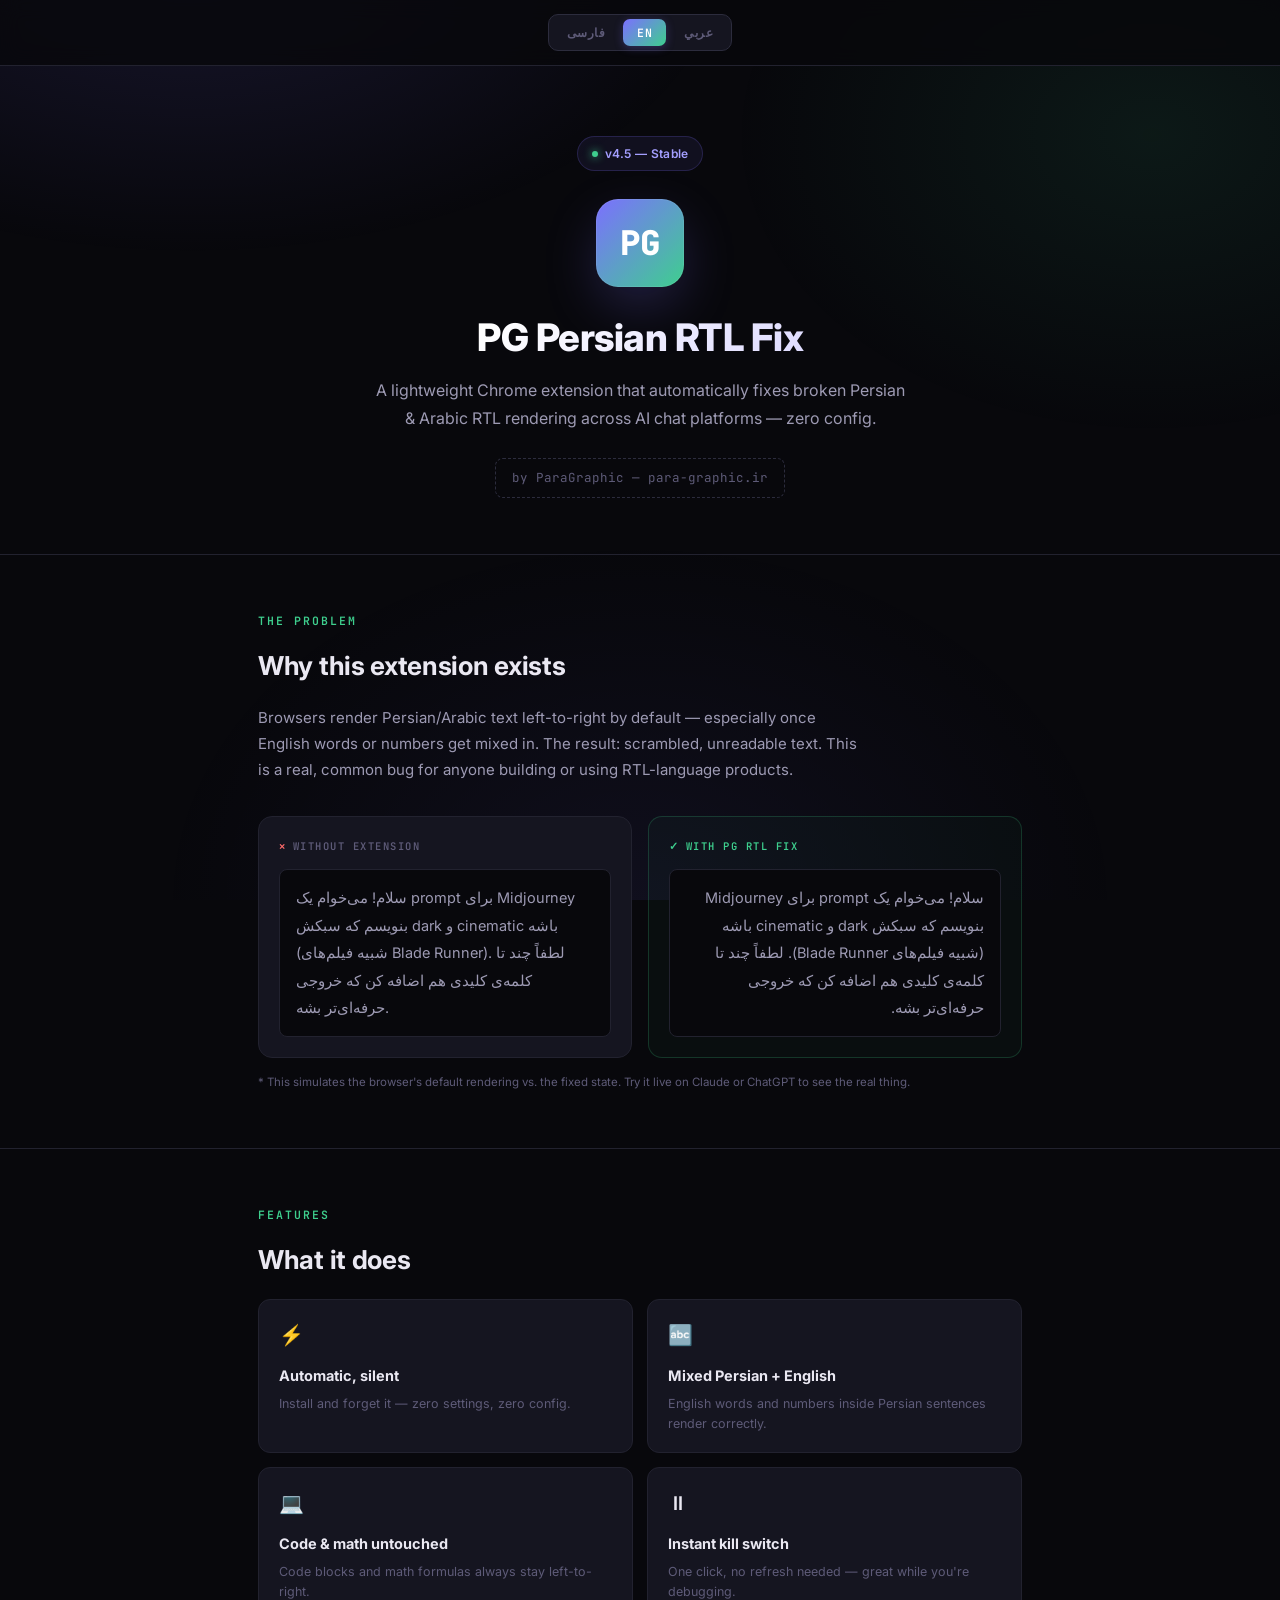
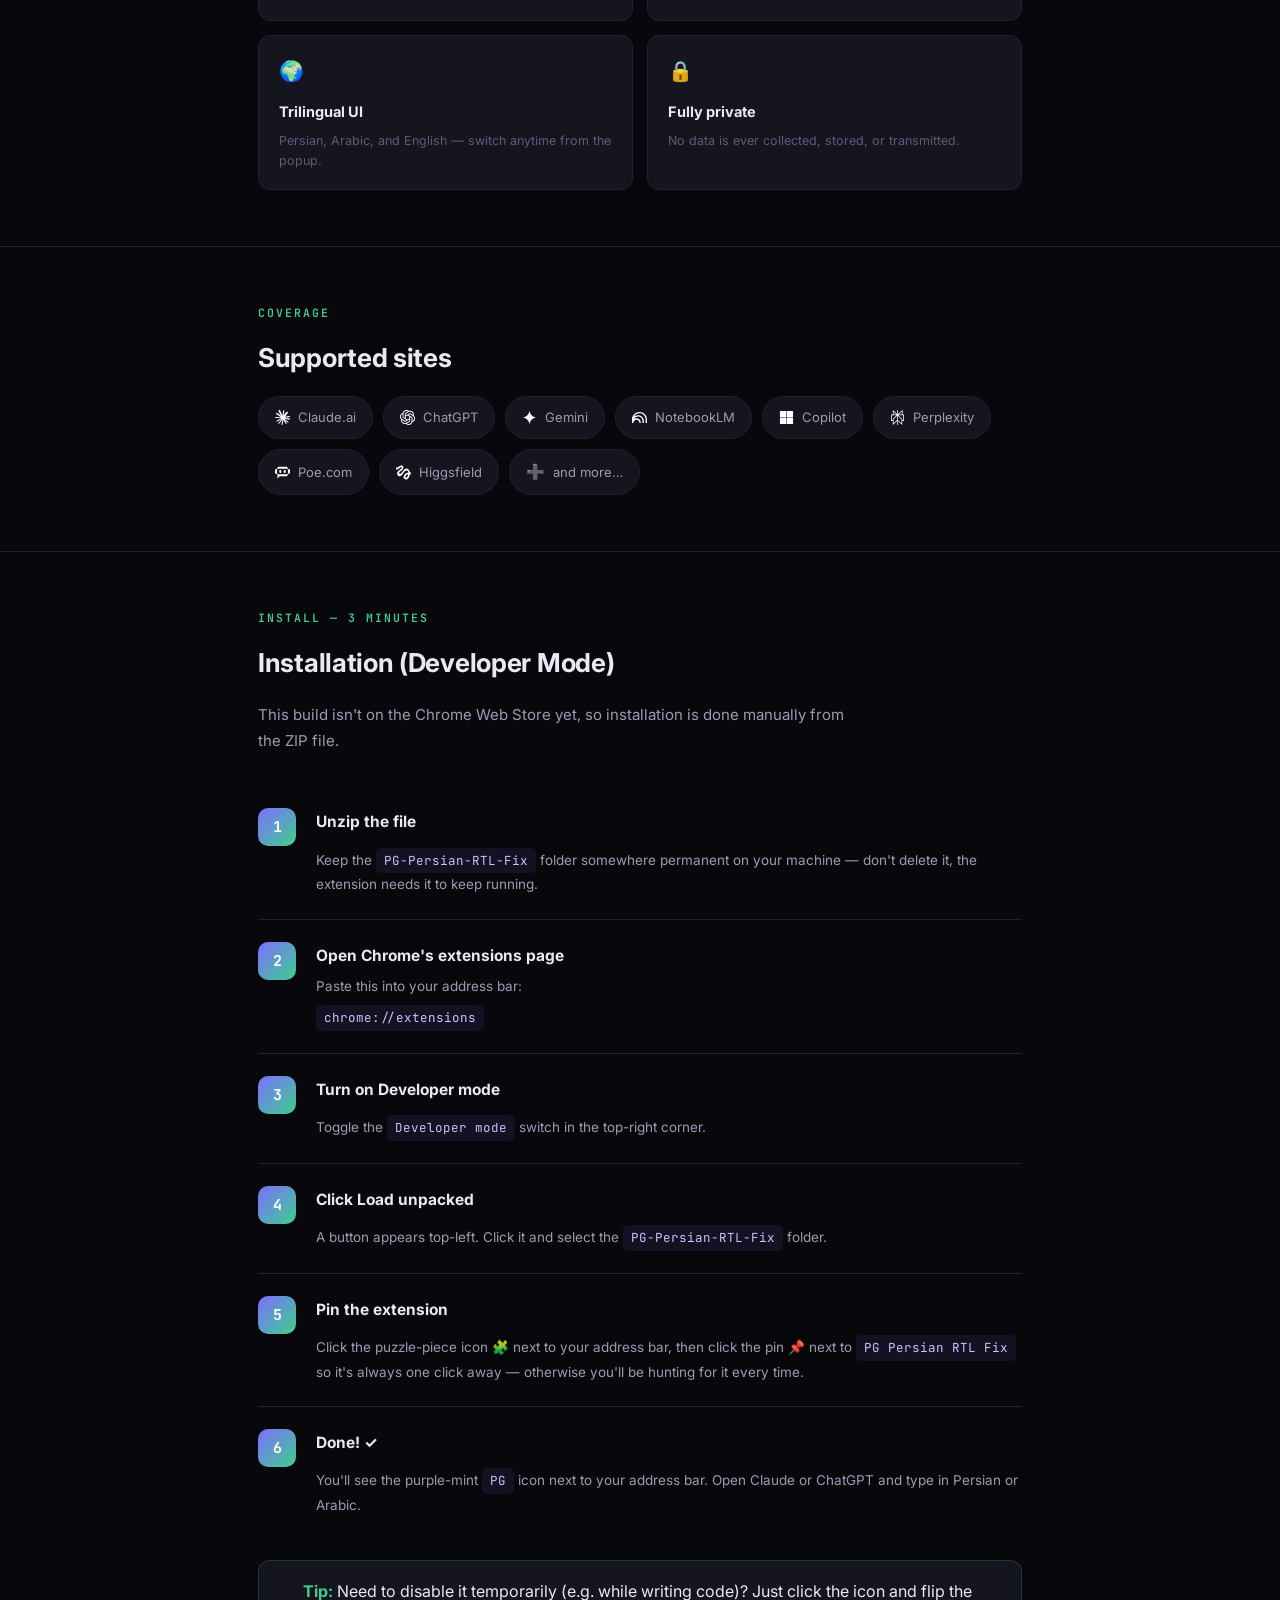
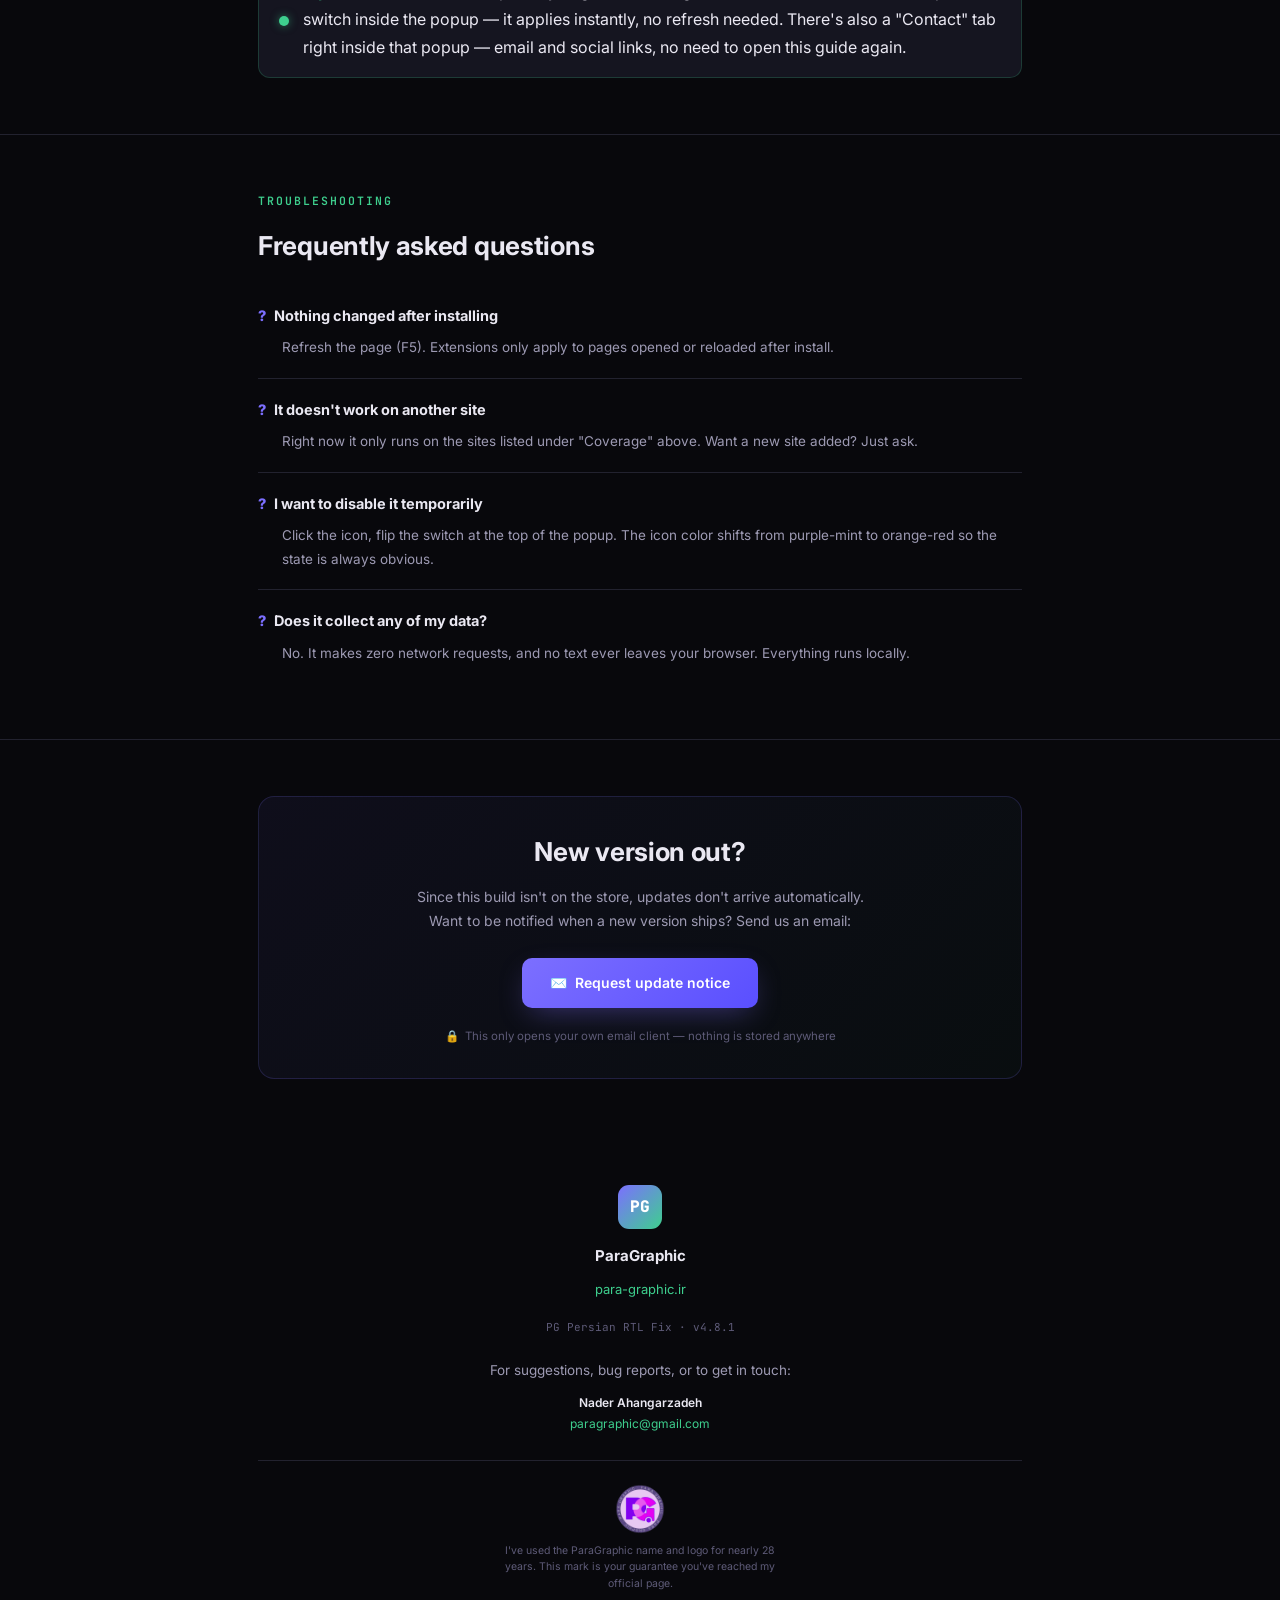
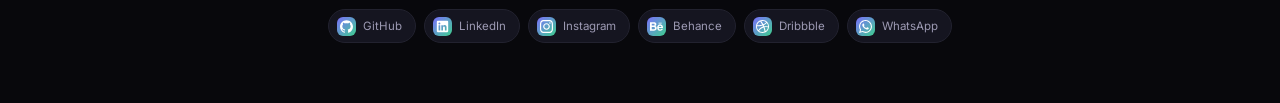
==== index.html @ fe76713d "Add files via upload" ====
<!DOCTYPE html>
<html lang="fa" dir="rtl" id="htmlRoot">
<head>
<meta charset="UTF-8"/>
<meta name="viewport" content="width=device-width, initial-scale=1.0"/>
<title>PG Persian RTL Fix</title>
<style>
@import url('https://fonts.googleapis.com/css2?family=Vazirmatn:wght@300;400;500;600;700;800&family=Inter:wght@400;500;600;700;800&family=JetBrains+Mono:wght@400;600&display=swap');

*,*::before,*::after{box-sizing:border-box;margin:0;padding:0}
:root{
  --bg:#08080c; --bg2:#0e0e16; --bg3:#151520; --bg4:#1b1b28;
  --border:#22222f; --border2:#2c2c3d;
  --p:#7c6fff; --p2:#5a4fff; --g:#3ecf8e; --g2:#2fa876;
  --text:#eae8f2; --text2:#9d9ab3; --text3:#5e5b78;
  --mono:'JetBrains Mono',monospace;
  --sans:'Vazirmatn',sans-serif;
}
html{scroll-behavior:smooth}
html[lang="en"]{ --sans:'Inter',sans-serif; }
body{
  background:var(--bg); color:var(--text);
  font-family:var(--sans);
  line-height:1.75;
  overflow-x:hidden;
}

.bg-glow{
  position:fixed; inset:0; z-index:-1; pointer-events:none;
  background:
    radial-gradient(ellipse 900px 500px at 15% -5%, #7c6fff22, transparent 60%),
    radial-gradient(ellipse 700px 500px at 90% 15%, #3ecf8e16, transparent 60%),
    radial-gradient(ellipse 800px 600px at 50% 100%, #7c6fff12, transparent 60%);
}

.wrap{ max-width:820px; margin:0 auto; padding:0 28px; }

/* ── LANG SWITCHER (fixed top) ───────────────────────────── */
.lang-bar{
  position:sticky; top:0; z-index:50;
  display:flex; justify-content:center; padding:14px 0;
  background:#08080cd0; backdrop-filter:blur(10px);
  border-bottom:1px solid var(--border);
}
.lang-pills{
  display:flex; gap:4px; background:var(--bg3);
  border:1px solid var(--border2); border-radius:10px; padding:4px;
}
.lang-pill{
  padding:6px 14px; border-radius:7px; border:none; background:transparent;
  color:var(--text3); font-family:var(--mono); font-size:11.5px; font-weight:600;
  letter-spacing:.5px; cursor:pointer; transition:all .15s;
}
.lang-pill:hover{ color:var(--text2); }
.lang-pill.active{
  background:linear-gradient(135deg,var(--p),var(--g)); color:#fff;
  box-shadow:0 2px 10px #7c6fff44;
}

/* ── HERO ─────────────────────────────────────────────── */
.hero{ padding:70px 0 56px; text-align:center; position:relative; }
.hero-badge{
  display:inline-flex; align-items:center; gap:7px;
  padding:6px 14px; border-radius:20px;
  background:#7c6fff14; border:1px solid #7c6fff33;
  font-size:12px; color:#a49fff; font-weight:600;
  margin-bottom:28px; letter-spacing:.3px;
}
.hero-badge .dot{ width:6px;height:6px;border-radius:50%;background:var(--g);
  box-shadow:0 0 8px #3ecf8e; animation:blink 2s infinite; }
@keyframes blink{0%,100%{opacity:1}50%{opacity:.3}}

.logo-big{
  width:88px; height:88px; margin:0 auto 26px; border-radius:22px;
  background:linear-gradient(135deg,var(--p),var(--g));
  display:flex; align-items:center; justify-content:center;
  font-family:var(--mono); font-size:34px; font-weight:800; color:#fff;
  box-shadow:0 20px 60px -10px #7c6fff55, 0 0 0 1px #ffffff14 inset;
}

.hero h1{
  font-size:38px; font-weight:800; letter-spacing:-0.5px;
  background:linear-gradient(135deg,#fff 30%,#c9c4ff 100%);
  -webkit-background-clip:text; background-clip:text; color:transparent;
  margin-bottom:14px; line-height:1.3;
}
.hero p{ font-size:16px; color:var(--text2); max-width:540px; margin:0 auto; }
.hero .tag{
  margin-top:26px; display:inline-block;
  font-family:var(--mono); font-size:12.5px; color:var(--text3);
  border:1px dashed var(--border2); border-radius:8px; padding:8px 16px;
}

/* ── SECTION SHELL ────────────────────────────────────── */
section{ padding:56px 0; border-top:1px solid var(--border); }
.eyebrow{
  font-family:var(--mono); font-size:11.5px; font-weight:600;
  color:var(--g); letter-spacing:2px; text-transform:uppercase;
  margin-bottom:12px;
}
h2{ font-size:26px; font-weight:700; margin-bottom:16px; letter-spacing:-.3px; }
.lead{ color:var(--text2); font-size:15px; max-width:600px; margin-bottom:32px; }

/* ── PROBLEM: before/after ────────────────────────────── */
.compare{ display:grid; grid-template-columns:1fr 1fr; gap:16px; }
.compare-card{
  background:var(--bg3); border:1px solid var(--border); border-radius:14px;
  padding:20px; position:relative; overflow:hidden;
}
.compare-card .lbl{
  font-family:var(--mono); font-size:10.5px; font-weight:600;
  letter-spacing:1.5px; text-transform:uppercase; margin-bottom:14px;
  display:flex; align-items:center; gap:6px;
}
.compare-card.bad .lbl{ color:var(--text3); }
.compare-card.bad .lbl::before{ content:'✕'; color:#ff6b6b; }
.compare-card.good .lbl{ color:var(--g); }
.compare-card.good .lbl::before{ content:'✓'; }
.compare-card.good{ border-color:#3ecf8e33; background:#3ecf8e08; }
.sample-text{
  font-size:14.5px; line-height:1.9; color:var(--text2);
  padding:14px 16px; background:var(--bg); border-radius:8px;
  border:1px solid var(--border);
}
.compare-card.bad .sample-text{ direction:ltr; text-align:left; unicode-bidi:normal; }
.compare-card.good .sample-text{ direction:rtl; text-align:right; unicode-bidi:embed; }
@media (max-width:640px){ .compare{ grid-template-columns:1fr; } }

/* ── FEATURES ──────────────────────────────────────────── */
.feat-grid{ display:grid; grid-template-columns:1fr 1fr; gap:14px; }
.feat{ background:var(--bg3); border:1px solid var(--border); border-radius:12px; padding:18px 20px; }
.feat .ic{ font-size:20px; margin-bottom:10px; display:block; }
.feat h3{ font-size:14.5px; font-weight:700; margin-bottom:6px; }
.feat p{ font-size:12.5px; color:var(--text3); line-height:1.6; }
@media (max-width:640px){ .feat-grid{ grid-template-columns:1fr; } }

/* ── SITES ─────────────────────────────────────────────── */
.sites-row{ display:flex; flex-wrap:wrap; gap:10px; }
.site-chip{
  display:flex; align-items:center; gap:8px; padding:9px 16px; border-radius:24px;
  background:var(--bg3); border:1px solid var(--border); font-size:13px; color:var(--text2);
}
.site-chip .ic{ font-size:15px; display:flex; align-items:center; justify-content:center; }

/* ── INSTALL STEPS ─────────────────────────────────────── */
.steps{ counter-reset:step; }
.step{ display:flex; gap:20px; padding:22px 0; border-bottom:1px solid var(--border); }
.step:last-child{ border-bottom:none; }
.step-num{
  counter-increment:step; flex-shrink:0; width:38px; height:38px; border-radius:10px;
  background:linear-gradient(135deg,var(--p),var(--g));
  display:flex; align-items:center; justify-content:center;
  font-family:var(--mono); font-weight:700; font-size:15px; color:#fff;
}
.step-num::before{ content:counter(step); }
.step-body h3{ font-size:15.5px; font-weight:700; margin-bottom:6px; }
.step-body p{ font-size:13.5px; color:var(--text2); }
.step-body code{
  font-family:var(--mono); font-size:12.5px; color:#c9c4ff;
  background:#7c6fff18; padding:2px 8px; border-radius:5px;
  display:inline-block; margin-top:6px; direction:ltr; unicode-bidi:plaintext;
}

/* ── TOGGLE PREVIEW ────────────────────────────────────── */
.toggle-demo{
  display:flex; align-items:center; gap:14px;
  background:var(--bg3); border:1px solid #3ecf8e33; border-radius:12px;
  padding:16px 20px; margin-top:20px;
}
.toggle-demo .status-dot{
  width:10px; height:10px; border-radius:50%; background:var(--g);
  box-shadow:0 0 8px #3ecf8e88; flex-shrink:0; margin-top:4px;
}
.toggle-demo strong{ color:var(--g); }

/* ── FAQ ───────────────────────────────────────────────── */
.faq-item{ padding:18px 0; border-bottom:1px solid var(--border); }
.faq-item:last-child{ border-bottom:none; }
.faq-item h3{ font-size:14.5px; font-weight:700; margin-bottom:8px; display:flex; align-items:center; gap:8px; }
.faq-item h3::before{ content:'؟'; color:var(--p); font-weight:800; }
html[lang="en"] .faq-item h3::before{ content:'?'; }
.faq-item p{ font-size:13.5px; color:var(--text2); }
html[dir="rtl"] .faq-item p{ margin-right:24px; }
html[dir="ltr"] .faq-item p{ margin-left:24px; }

/* ── UPDATE REQUEST ────────────────────────────────────── */
.update-box{
  background:linear-gradient(135deg,#7c6fff10,#3ecf8e08);
  border:1px solid #7c6fff2e; border-radius:16px; padding:32px; text-align:center;
}
.update-box h2{ margin-bottom:10px; }
.update-box p{ color:var(--text2); font-size:14px; margin-bottom:24px; max-width:460px; margin-left:auto; margin-right:auto; }
.mail-btn{
  display:inline-flex; align-items:center; gap:8px; padding:13px 28px; border-radius:10px;
  text-decoration:none; background:linear-gradient(135deg,var(--p),var(--p2)); color:#fff;
  font-weight:600; font-size:14px; box-shadow:0 10px 30px -8px #7c6fff66;
}
.privacy-note{ margin-top:18px; font-size:11.5px; color:var(--text3); display:flex; align-items:center; justify-content:center; gap:6px; }

/* ── FOOTER ────────────────────────────────────────────── */
footer{ padding:50px 0 60px; text-align:center; }
.f-logo{
  width:44px; height:44px; margin:0 auto 14px; border-radius:11px;
  background:linear-gradient(135deg,var(--p),var(--g));
  display:flex; align-items:center; justify-content:center;
  font-family:var(--mono); font-weight:800; color:#fff; font-size:16px;
}
footer .name{ font-size:15px; font-weight:700; margin-bottom:4px; }
footer a{ color:var(--g); text-decoration:none; font-size:13px; }
footer .ver{ margin-top:16px; font-size:11px; color:var(--text3); font-family:var(--mono); }

.cta-line{
  margin-top:22px; font-size:13.5px; color:var(--text2);
  max-width:380px; margin-left:auto; margin-right:auto; line-height:1.7;
}
.footer-contact{ margin-top:10px; font-size:12px; }
.footer-contact .sig{ color:var(--text); font-weight:600; }
.footer-contact a{ color:var(--g); font-size:12px; }

.authenticity{
  margin-top:26px; padding-top:22px; border-top:1px solid var(--border);
  display:flex; flex-direction:column; align-items:center; gap:8px;
}
.authenticity img{ width:52px; height:52px; border-radius:50%; opacity:.95; }
.authenticity .note{ font-size:10.5px; color:var(--text3); max-width:300px; line-height:1.6; }

/* Social row — typographic monogram badges, no logo reproduction */
.social-row{
  display:flex; flex-wrap:wrap; justify-content:center; gap:8px;
  margin-top:16px;
}
.social-chip{
  display:flex; align-items:center; gap:7px; padding:6px 13px 6px 8px; border-radius:20px;
  background:var(--bg3); border:1px solid var(--border); font-size:11.5px;
  color:var(--text2); text-decoration:none; transition:all .15s;
}
.social-chip:hover{
  border-color:#7c6fff55; color:#fff;
  background:linear-gradient(135deg,#7c6fff1c,#3ecf8e12);
}
.social-mono{
  width:19px; height:19px; border-radius:6px; flex-shrink:0;
  background:linear-gradient(135deg,var(--p),var(--g));
  display:flex; align-items:center; justify-content:center;
  font-family:var(--mono); font-size:8.5px; font-weight:700; color:#fff;
}
</style>
</head>
<body>

<div class="bg-glow"></div>

<div class="lang-bar">
  <div class="lang-pills">
    <button class="lang-pill" data-lang="fa">فارسی</button>
    <button class="lang-pill" data-lang="en">EN</button>
    <button class="lang-pill" data-lang="ar">عربي</button>
  </div>
</div>

<div class="wrap">
  <div class="hero">
    <div class="hero-badge"><span class="dot"></span> <span data-i18n="hero.badge"></span></div>
    <div class="logo-big">PG</div>
    <h1 data-i18n="hero.title"></h1>
    <p data-i18n="hero.desc"></p>
    <div class="tag">by ParaGraphic — para-graphic.ir</div>
  </div>
</div>

<section>
  <div class="wrap">
    <div class="eyebrow" data-i18n="problem.eyebrow"></div>
    <h2 data-i18n="problem.title"></h2>
    <p class="lead" data-i18n="problem.lead"></p>
    <div class="compare">
      <div class="compare-card bad">
        <div class="lbl" data-i18n="problem.badLbl"></div>
        <div class="sample-text" id="badText"></div>
      </div>
      <div class="compare-card good">
        <div class="lbl" data-i18n="problem.goodLbl"></div>
        <div class="sample-text" id="goodText"></div>
      </div>
    </div>
    <p style="margin-top:14px;font-size:11.5px;color:var(--text3);" data-i18n="problem.caption"></p>
  </div>
</section>

<section>
  <div class="wrap">
    <div class="eyebrow" data-i18n="features.eyebrow"></div>
    <h2 data-i18n="features.title"></h2>
    <div class="feat-grid" id="featGrid"></div>
  </div>
</section>

<section>
  <div class="wrap">
    <div class="eyebrow" data-i18n="sites.eyebrow"></div>
    <h2 data-i18n="sites.title"></h2>
    <div class="sites-row">
      <div class="site-chip"><span class="ic"><svg viewBox="0 0 24 24" width="15" height="15" fill="#fff" style="" xmlns="http://www.w3.org/2000/svg"><path d="m4.7144 15.9555 4.7174-2.6471.079-.2307-.079-.1275h-.2307l-.7893-.0486-2.6956-.0729-2.3375-.0971-2.2646-.1214-.5707-.1215-.5343-.7042.0546-.3522.4797-.3218.686.0608 1.5179.1032 2.2767.1578 1.6514.0972 2.4468.255h.3886l.0546-.1579-.1336-.0971-.1032-.0972L6.973 9.8356l-2.55-1.6879-1.3356-.9714-.7225-.4918-.3643-.4614-.1578-1.0078.6557-.7225.8803.0607.2246.0607.8925.686 1.9064 1.4754 2.4893 1.8336.3643.3035.1457-.1032.0182-.0728-.164-.2733-1.3539-2.4467-1.445-2.4893-.6435-1.032-.17-.6194c-.0607-.255-.1032-.4674-.1032-.7285L6.287.1335 6.6997 0l.9957.1336.419.3642.6192 1.4147 1.0018 2.2282 1.5543 3.0296.4553.8985.2429.8318.091.255h.1579v-.1457l.1275-1.706.2368-2.0947.2307-2.6957.0789-.7589.3764-.9107.7468-.4918.5828.2793.4797.686-.0668.4433-.2853 1.8517-.5586 2.9021-.3643 1.9429h.2125l.2429-.2429.9835-1.3053 1.6514-2.0643.7286-.8196.85-.9046.5464-.4311h1.0321l.759 1.1293-.34 1.1657-1.0625 1.3478-.8804 1.1414-1.2628 1.7-.7893 1.36.0729.1093.1882-.0183 2.8535-.607 1.5421-.2794 1.8396-.3157.8318.3886.091.3946-.3278.8075-1.967.4857-2.3072.4614-3.4364.8136-.0425.0304.0486.0607 1.5482.1457.6618.0364h1.621l3.0175.2247.7892.522.4736.6376-.079.4857-1.2142.6193-1.6393-.3886-3.825-.9107-1.3113-.3279h-.1822v.1093l1.0929 1.0686 2.0035 1.8092 2.5075 2.3314.1275.5768-.3218.4554-.34-.0486-2.2039-1.6575-.85-.7468-1.9246-1.621h-.1275v.17l.4432.6496 2.3436 3.5214.1214 1.0807-.17.3521-.6071.2125-.6679-.1214-1.3721-1.9246L14.38 17.959l-1.1414-1.9428-.1397.079-.674 7.2552-.3156.3703-.7286.2793-.6071-.4614-.3218-.7468.3218-1.4753.3886-1.9246.3157-1.53.2853-1.9004.17-.6314-.0121-.0425-.1397.0182-1.4328 1.9672-2.1796 2.9446-1.7243 1.8456-.4128.164-.7164-.3704.0667-.6618.4008-.5889 2.386-3.0357 1.4389-1.882.929-1.0868-.0062-.1579h-.0546l-6.3385 4.1164-1.1293.1457-.4857-.4554.0608-.7467.2307-.2429 1.9064-1.3114Z"/></svg></span>Claude.ai</div>
      <div class="site-chip"><span class="ic"><svg viewBox="0 0 512 512" width="15" height="15" fill="#fff" style="" xmlns="http://www.w3.org/2000/svg"><path d="M196.4 185.8l0-48.6c0-4.1 1.5-7.2 5.1-9.2l97.8-56.3c13.3-7.7 29.2-11.3 45.6-11.3 61.4 0 100.4 47.6 100.4 98.3 0 3.6 0 7.7-.5 11.8L343.3 111.1c-6.1-3.6-12.3-3.6-18.4 0L196.4 185.8zM424.7 375.2l0-116.2c0-7.2-3.1-12.3-9.2-15.9L287 168.4 329 144.3c3.6-2 6.7-2 10.2 0L437 200.7c28.2 16.4 47.1 51.2 47.1 85 0 38.9-23 74.8-59.4 89.6l0 0zM166.2 272.8l-42-24.6c-3.6-2-5.1-5.1-5.1-9.2l0-112.6c0-54.8 42-96.3 98.8-96.3 21.5 0 41.5 7.2 58.4 20L175.4 108.5c-6.1 3.6-9.2 8.7-9.2 15.9l0 148.5 0 0zm90.4 52.2l-60.2-33.8 0-71.7 60.2-33.8 60.2 33.8 0 71.7-60.2 33.8zm38.7 155.7c-21.5 0-41.5-7.2-58.4-20l100.9-58.4c6.1-3.6 9.2-8.7 9.2-15.9l0-148.5 42.5 24.6c3.6 2 5.1 5.1 5.1 9.2l0 112.6c0 54.8-42.5 96.3-99.3 96.3l0 0zM173.8 366.5L76.1 310.2c-28.2-16.4-47.1-51.2-47.1-85 0-39.4 23.6-74.8 59.9-89.6l0 116.7c0 7.2 3.1 12.3 9.2 15.9l128 74.2-42 24.1c-3.6 2-6.7 2-10.2 0zm-5.6 84c-57.9 0-100.4-43.5-100.4-97.3 0-4.1 .5-8.2 1-12.3l100.9 58.4c6.1 3.6 12.3 3.6 18.4 0l128.5-74.2 0 48.6c0 4.1-1.5 7.2-5.1 9.2l-97.8 56.3c-13.3 7.7-29.2 11.3-45.6 11.3l0 0zm127 60.9c62 0 113.7-44 125.4-102.4 57.3-14.9 94.2-68.6 94.2-123.4 0-35.8-15.4-70.7-43-95.7 2.6-10.8 4.1-21.5 4.1-32.3 0-73.2-59.4-128-128-128-13.8 0-27.1 2-40.4 6.7-23-22.5-54.8-36.9-89.6-36.9-62 0-113.7 44-125.4 102.4-57.3 14.8-94.2 68.6-94.2 123.4 0 35.8 15.4 70.7 43 95.7-2.6 10.8-4.1 21.5-4.1 32.3 0 73.2 59.4 128 128 128 13.8 0 27.1-2 40.4-6.7 23 22.5 54.8 36.9 89.6 36.9z"/></svg></span>ChatGPT</div>
      <div class="site-chip"><span class="ic"><svg viewBox="0 0 24 24" width="15" height="15" fill="#fff" style="" xmlns="http://www.w3.org/2000/svg"><path d="M11.04 19.32Q12 21.51 12 24q0-2.49.93-4.68.96-2.19 2.58-3.81t3.81-2.55Q21.51 12 24 12q-2.49 0-4.68-.93a12.3 12.3 0 0 1-3.81-2.58 12.3 12.3 0 0 1-2.58-3.81Q12 2.49 12 0q0 2.49-.96 4.68-.93 2.19-2.55 3.81a12.3 12.3 0 0 1-3.81 2.58Q2.49 12 0 12q2.49 0 4.68.96 2.19.93 3.81 2.55t2.55 3.81"/></svg></span>Gemini</div>
      <div class="site-chip"><span class="ic"><svg viewBox="0 0 24 24" width="15" height="15" fill="#fff" style="" xmlns="http://www.w3.org/2000/svg"><path d="M11.999 3.201C5.372 3.201 0 8.528 0 15.101V20.8h2.212v-.568c0-2.666 2.178-4.827 4.866-4.827 2.688 0 4.866 2.16 4.866 4.827v.568h2.212v-.568c0-3.877-3.17-7.019-7.078-7.019A7.075 7.075 0 0 0 2.992 14.5a7.355 7.355 0 0 1 6.568-4.016c4.057 0 7.347 3.264 7.347 7.287V20.8h2.212V17.77c0-5.235-4.28-9.481-9.56-9.481a9.563 9.563 0 0 0-6.217 2.28A9.795 9.795 0 0 1 12 5.393c5.406 0 9.788 4.346 9.788 9.707V20.8H24V15.1c-.001-6.573-5.373-11.9-12.001-11.9Z"/></svg></span>NotebookLM</div>
      <div class="site-chip"><span class="ic"><svg viewBox="0 0 448 512" width="15" height="15" fill="#fff" style="" xmlns="http://www.w3.org/2000/svg"><path d="M0 32l214.6 0 0 214.6-214.6 0 0-214.6zm233.4 0l214.6 0 0 214.6-214.6 0 0-214.6zM0 265.4l214.6 0 0 214.6-214.6 0 0-214.6zm233.4 0l214.6 0 0 214.6-214.6 0 0-214.6z"/></svg></span>Copilot</div>
      <div class="site-chip"><span class="ic"><svg viewBox="0 0 24 24" width="15" height="15" fill="#fff" style="" xmlns="http://www.w3.org/2000/svg"><path d="M22.3977 7.0896h-2.3106V.0676l-7.5094 6.3542V.1577h-1.1554v6.1966L4.4904 0v7.0896H1.6023v10.3976h2.8882V24l6.932-6.3591v6.2005h1.1554v-6.0469l6.9318 6.1807v-6.4879h2.8882V7.0896zm-3.4657-4.531v4.531h-5.355l5.355-4.531zm-13.2862.0676 4.8691 4.4634H5.6458V2.6262zM2.7576 16.332V8.245h7.8476l-6.1149 6.1147v1.9723H2.7576zm2.8882 5.0404v-3.8852h.0001v-2.6488l5.7763-5.7764v7.0111l-5.7764 5.2993zm12.7086.0248-5.7766-5.1509V9.0618l5.7766 5.7766v6.5588zm2.8882-5.0652h-1.733v-1.9723L13.3948 8.245h7.8478v8.087z"/></svg></span>Perplexity</div>
      <div class="site-chip"><span class="ic"><svg viewBox="0 0 24 24" width="15" height="15" fill="#fff" style="" xmlns="http://www.w3.org/2000/svg"><path d="M24 12.513V8.36c0-.888-.717-1.608-1.603-1.615h-.013c-.498-.009-1.194-.123-1.688-.619-.44-.439-.584-1.172-.622-1.783l-.001.003c-.002-.014-.002-.03-.003-.044l-.001-.03a1.616 1.616 0 0 0-1.607-1.45H5.54a1.59 1.59 0 0 0-.164.008l-.055.009c-.034.004-.068.008-.102.015l-.069.017c-.028.008-.056.013-.083.022-.024.007-.045.015-.07.024-.026.01-.053.018-.08.03-.021.008-.042.02-.063.029-.027.013-.054.024-.08.038l-.059.034c-.025.015-.052.03-.077.047a.967.967 0 0 0-.061.045c-.021.015-.044.03-.065.05a1.21 1.21 0 0 0-.099.09c-.006.005-.013.01-.018.016l-.014.016a1.59 1.59 0 0 0-.094.102c-.017.02-.03.042-.046.062-.016.021-.033.042-.047.063l-.045.074-.037.062-.036.076a.682.682 0 0 0-.058.143l-.027.075-.02.074a.773.773 0 0 0-.018.078c-.006.03-.009.058-.013.088-.003.022-.008.045-.01.069-.003.022-.003.045-.004.068l-.002-.002c-.036.61-.182 1.345-.62 1.784-.496.495-1.191.61-1.69.618h-.012c-.05 0-.1.003-.147.007a1.27 1.27 0 0 0-.072.012c-.029.004-.057.007-.084.012l-.082.02-.072.018c-.026.009-.052.019-.079.027-.024.009-.048.016-.07.026-.024.01-.048.022-.072.034a.767.767 0 0 0-.072.033l-.068.04-.068.041a1.228 1.228 0 0 0-.072.054c-.018.014-.037.026-.053.04a1.627 1.627 0 0 0-.226.227c-.015.016-.027.036-.041.053a1.398 1.398 0 0 0-.054.074c-.016.022-.028.045-.041.067L.19 7.6c-.012.023-.022.047-.033.07l-.034.073c-.01.024-.017.046-.026.07-.01.027-.02.053-.027.08-.007.023-.012.047-.018.071l-.02.082-.012.084c-.003.024-.009.048-.01.072-.007.052-.01.106-.01.16v4.152c0 .888.717 1.609 1.603 1.616h.01c.5.008 1.196.123 1.69.618.43.43.577 1.143.618 1.746v4.13c0 .524.66.754.986.346l2.333-2.92h11.22c.861 0 1.563-.675 1.611-1.524l.001.003c.037-.61.183-1.344.622-1.783.495-.496 1.19-.61 1.689-.619h.012c.044 0 .088-.003.132-.007l.022-.001A1.613 1.613 0 0 0 24 12.513zm-3.85 1.69c-.502.503-1.215.613-1.717.619H5.566c-.501-.006-1.215-.114-1.717-.618-.408-.409-.565-1.117-.618-1.744V8.415c.052-.627.209-1.337.618-1.745.503-.503 1.216-.613 1.717-.619h12.867c.502.006 1.216.115 1.718.619.409.41.564 1.117.618 1.744v4.041c-.052.63-.209 1.339-.618 1.749zM8.424 7.99c-.892 0-1.615.723-1.615 1.615v1.616a1.615 1.615 0 1 0 3.23 0V9.604c0-.892-.723-1.615-1.615-1.615Zm7.154 0c-.893 0-1.616.723-1.616 1.615v1.616a1.615 1.615 0 1 0 3.231 0V9.604c0-.892-.723-1.615-1.615-1.615z"/></svg></span>Poe.com</div>
      <div class="site-chip"><span class="ic"><svg viewBox="0 0 20 20" width="15" height="15" fill="#fff" xmlns="http://www.w3.org/2000/svg"><path d="M18.3498 9.83713L18.3339 9.65759C18.1831 7.93447 17.0963 4.69261 14.0816 4.69261C11.8445 4.69261 10.1545 6.97097 8.66311 8.97967C7.47302 10.5883 6.4419 11.9683 5.3073 11.9683C5.00574 11.9357 4.61708 11.7805 4.3792 11.4294C4.16497 11.1108 4.10948 10.7026 4.22046 10.2126C4.39489 9.43684 5.39463 8.7182 6.44963 7.95063C7.02864 7.54238 7.6238 7.10955 8.03634 6.69311C9.22643 5.5091 9.82932 4.65164 9.82932 3.2717C9.82932 1.89176 9.09157 1.20565 8.47276 0.911636C7.23514 0.323844 5.41851 0.666781 4.26026 1.69583C4.08583 1.85922 3.91117 2.01418 3.75243 2.16119C2.58622 3.23097 1.80094 3.95781 0 3.40232V5.63972C2.38791 6.72588 4.39512 4.65164 5.15675 3.69633C5.74372 3.06758 6.36253 2.70006 6.82283 2.70006H6.84671C7.05298 2.70825 7.22741 2.78995 7.35454 2.93696C7.56081 3.18204 7.64018 3.46786 7.60038 3.78622C7.51305 4.45594 6.83875 5.23967 5.60113 6.09713C4.14928 7.10159 1.7218 8.78374 1.53122 10.8987C1.3884 12.4177 2.15003 13.9365 3.34012 14.5243C6.11669 15.8798 7.80665 13.5444 9.5994 11.0783C10.9719 9.1756 12.273 7.37103 14.0818 7.37103C15.7081 7.37103 16.311 8.75916 16.311 9.63301V9.80459L16.1523 9.83713C12.2095 10.5558 10.0595 14.3611 10.0595 16.1167C10.0595 17.8724 11.5034 19.375 13.2804 19.375C15.359 19.375 17.9293 17.5458 18.3419 12.4013L18.3578 12.2136H20V9.83737H18.3498V9.83713ZM16.1998 12.4746C15.8826 15.5531 14.3513 16.9904 13.4232 16.9904C13.0027 16.9904 12.4158 16.631 12.4158 15.9615C12.4158 15.2104 13.5026 12.932 15.946 12.2543L16.2316 12.1808L16.1998 12.4748V12.4746Z"/></svg></span>Higgsfield</div>
      <div class="site-chip"><span class="ic">➕</span><span data-i18n="sites.more"></span></div>
    </div>
  </div>
</section>

<section>
  <div class="wrap">
    <div class="eyebrow" data-i18n="install.eyebrow"></div>
    <h2 data-i18n="install.title"></h2>
    <p class="lead" data-i18n="install.lead"></p>
    <div class="steps" id="stepsList"></div>
    <div class="toggle-demo">
      <div class="status-dot"></div>
      <div data-i18n="install.tip"></div>
    </div>
  </div>
</section>

<section>
  <div class="wrap">
    <div class="eyebrow" data-i18n="faq.eyebrow"></div>
    <h2 data-i18n="faq.title"></h2>
    <div id="faqList"></div>
  </div>
</section>

<section>
  <div class="wrap">
    <div class="update-box">
      <h2 data-i18n="update.title"></h2>
      <p data-i18n="update.desc"></p>
      <a class="mail-btn" id="mailBtn" href="#">
        <span>✉️</span> <span data-i18n="update.btn"></span>
      </a>
      <div class="privacy-note">🔒 <span data-i18n="update.privacy"></span></div>
    </div>
  </div>
</section>

<footer>
  <div class="wrap">
    <div class="f-logo">PG</div>
    <div class="name">ParaGraphic</div>
    <a href="https://para-graphic.ir" target="_blank">para-graphic.ir</a>
    <div class="ver">PG Persian RTL Fix · v4.8.1</div>

    <p class="cta-line" data-i18n="footer.cta"></p>
    <div class="footer-contact">
      <div class="sig">Nader Ahangarzadeh</div>
      <a href="mailto:paragraphic@gmail.com">paragraphic@gmail.com</a>
    </div>

    <div class="authenticity">
      <img src="[data-uri]" alt="ParaGraphic official logo"/>
      <div class="note" data-i18n="footer.authNote"></div>
    </div>

    <div class="social-row">
      <a class="social-chip" href="https://github.com/Para-Graphic" target="_blank"><span class="social-mono"><svg viewBox="0 0 24 24" width="13" height="13" fill="#fff" style="" xmlns="http://www.w3.org/2000/svg"><path d="M12 .297c-6.63 0-12 5.373-12 12 0 5.303 3.438 9.8 8.205 11.385.6.113.82-.258.82-.577 0-.285-.01-1.04-.015-2.04-3.338.724-4.042-1.61-4.042-1.61C4.422 18.07 3.633 17.7 3.633 17.7c-1.087-.744.084-.729.084-.729 1.205.084 1.838 1.236 1.838 1.236 1.07 1.835 2.809 1.305 3.495.998.108-.776.417-1.305.76-1.605-2.665-.3-5.466-1.332-5.466-5.93 0-1.31.465-2.38 1.235-3.22-.135-.303-.54-1.523.105-3.176 0 0 1.005-.322 3.3 1.23.96-.267 1.98-.399 3-.405 1.02.006 2.04.138 3 .405 2.28-1.552 3.285-1.23 3.285-1.23.645 1.653.24 2.873.12 3.176.765.84 1.23 1.91 1.23 3.22 0 4.61-2.805 5.625-5.475 5.92.42.36.81 1.096.81 2.22 0 1.606-.015 2.896-.015 3.286 0 .315.21.69.825.57C20.565 22.092 24 17.592 24 12.297c0-6.627-5.373-12-12-12"/></svg></span>GitHub</a>
      <a class="social-chip" href="https://www.linkedin.com/in/nader-ahangarzadeh/" target="_blank"><span class="social-mono"><svg viewBox="0 0 448 512" width="13" height="13" fill="#fff" style="" xmlns="http://www.w3.org/2000/svg"><path d="M416 32L31.9 32C14.3 32 0 46.5 0 64.3L0 447.7C0 465.5 14.3 480 31.9 480L416 480c17.6 0 32-14.5 32-32.3l0-383.4C448 46.5 433.6 32 416 32zM135.4 416l-66.4 0 0-213.8 66.5 0 0 213.8-.1 0zM102.2 96a38.5 38.5 0 1 1 0 77 38.5 38.5 0 1 1 0-77zM384.3 416l-66.4 0 0-104c0-24.8-.5-56.7-34.5-56.7-34.6 0-39.9 27-39.9 54.9l0 105.8-66.4 0 0-213.8 63.7 0 0 29.2 .9 0c8.9-16.8 30.6-34.5 62.9-34.5 67.2 0 79.7 44.3 79.7 101.9l0 117.2z"/></svg></span>LinkedIn</a>
      <a class="social-chip" href="https://www.instagram.com/para.graphic/" target="_blank"><span class="social-mono"><svg viewBox="0 0 24 24" width="13" height="13" fill="#fff" style="" xmlns="http://www.w3.org/2000/svg"><path d="M7.0301.084c-1.2768.0602-2.1487.264-2.911.5634-.7888.3075-1.4575.72-2.1228 1.3877-.6652.6677-1.075 1.3368-1.3802 2.127-.2954.7638-.4956 1.6365-.552 2.914-.0564 1.2775-.0689 1.6882-.0626 4.947.0062 3.2586.0206 3.6671.0825 4.9473.061 1.2765.264 2.1482.5635 2.9107.308.7889.72 1.4573 1.388 2.1228.6679.6655 1.3365 1.0743 2.1285 1.38.7632.295 1.6361.4961 2.9134.552 1.2773.056 1.6884.069 4.9462.0627 3.2578-.0062 3.668-.0207 4.9478-.0814 1.28-.0607 2.147-.2652 2.9098-.5633.7889-.3086 1.4578-.72 2.1228-1.3881.665-.6682 1.0745-1.3378 1.3795-2.1284.2957-.7632.4966-1.636.552-2.9124.056-1.2809.0692-1.6898.063-4.948-.0063-3.2583-.021-3.6668-.0817-4.9465-.0607-1.2797-.264-2.1487-.5633-2.9117-.3084-.7889-.72-1.4568-1.3876-2.1228C21.2982 1.33 20.628.9208 19.8378.6165 19.074.321 18.2017.1197 16.9244.0645 15.6471.0093 15.236-.005 11.977.0014 8.718.0076 8.31.0215 7.0301.0839m.1402 21.6932c-1.17-.0509-1.8053-.2453-2.2287-.408-.5606-.216-.96-.4771-1.3819-.895-.422-.4178-.6811-.8186-.9-1.378-.1644-.4234-.3624-1.058-.4171-2.228-.0595-1.2645-.072-1.6442-.079-4.848-.007-3.2037.0053-3.583.0607-4.848.05-1.169.2456-1.805.408-2.2282.216-.5613.4762-.96.895-1.3816.4188-.4217.8184-.6814 1.3783-.9003.423-.1651 1.0575-.3614 2.227-.4171 1.2655-.06 1.6447-.072 4.848-.079 3.2033-.007 3.5835.005 4.8495.0608 1.169.0508 1.8053.2445 2.228.408.5608.216.96.4754 1.3816.895.4217.4194.6816.8176.9005 1.3787.1653.4217.3617 1.056.4169 2.2263.0602 1.2655.0739 1.645.0796 4.848.0058 3.203-.0055 3.5834-.061 4.848-.051 1.17-.245 1.8055-.408 2.2294-.216.5604-.4763.96-.8954 1.3814-.419.4215-.8181.6811-1.3783.9-.4224.1649-1.0577.3617-2.2262.4174-1.2656.0595-1.6448.072-4.8493.079-3.2045.007-3.5825-.006-4.848-.0608M16.953 5.5864A1.44 1.44 0 1 0 18.39 4.144a1.44 1.44 0 0 0-1.437 1.4424M5.8385 12.012c.0067 3.4032 2.7706 6.1557 6.173 6.1493 3.4026-.0065 6.157-2.7701 6.1506-6.1733-.0065-3.4032-2.771-6.1565-6.174-6.1498-3.403.0067-6.156 2.771-6.1496 6.1738M8 12.0077a4 4 0 1 1 4.008 3.9921A3.9996 3.9996 0 0 1 8 12.0077"/></svg></span>Instagram</a>
      <a class="social-chip" href="https://www.behance.net/para-graphic" target="_blank"><span class="social-mono"><svg viewBox="0 0 24 24" width="13" height="13" fill="#fff" style="" xmlns="http://www.w3.org/2000/svg"><path d="M16.969 16.927a2.561 2.561 0 0 0 1.901.677 2.501 2.501 0 0 0 1.531-.475c.362-.235.636-.584.779-.99h2.585a5.091 5.091 0 0 1-1.9 2.896 5.292 5.292 0 0 1-3.091.88 5.839 5.839 0 0 1-2.284-.433 4.871 4.871 0 0 1-1.723-1.211 5.657 5.657 0 0 1-1.08-1.874 7.057 7.057 0 0 1-.383-2.393c-.005-.8.129-1.595.396-2.349a5.313 5.313 0 0 1 5.088-3.604 4.87 4.87 0 0 1 2.376.563c.661.362 1.231.87 1.668 1.485a6.2 6.2 0 0 1 .943 2.133c.194.821.263 1.666.205 2.508h-7.699c-.063.79.184 1.574.688 2.187ZM6.947 4.084a8.065 8.065 0 0 1 1.928.198 4.29 4.29 0 0 1 1.49.638c.418.303.748.711.958 1.182.241.579.357 1.203.341 1.83a3.506 3.506 0 0 1-.506 1.961 3.726 3.726 0 0 1-1.503 1.287 3.588 3.588 0 0 1 2.027 1.437c.464.747.697 1.615.67 2.494a4.593 4.593 0 0 1-.423 2.032 3.945 3.945 0 0 1-1.163 1.413 5.114 5.114 0 0 1-1.683.807 7.135 7.135 0 0 1-1.928.259H0V4.084h6.947Zm-.235 12.9c.308.004.616-.029.916-.099a2.18 2.18 0 0 0 .766-.332c.228-.158.411-.371.534-.619.142-.317.208-.663.191-1.009a2.08 2.08 0 0 0-.642-1.715 2.618 2.618 0 0 0-1.696-.505h-3.54v4.279h3.471Zm13.635-5.967a2.13 2.13 0 0 0-1.654-.619 2.336 2.336 0 0 0-1.163.259 2.474 2.474 0 0 0-.738.62 2.359 2.359 0 0 0-.396.792c-.074.239-.12.485-.137.734h4.769a3.239 3.239 0 0 0-.679-1.785l-.002-.001Zm-13.813-.648a2.254 2.254 0 0 0 1.423-.433c.399-.355.607-.88.56-1.413a1.916 1.916 0 0 0-.178-.891 1.298 1.298 0 0 0-.495-.533 1.851 1.851 0 0 0-.711-.274 3.966 3.966 0 0 0-.835-.073H3.241v3.631h3.293v-.014ZM21.62 5.122h-5.976v1.527h5.976V5.122Z"/></svg></span>Behance</a>
      <a class="social-chip" href="https://dribbble.com/ParaGraphic" target="_blank"><span class="social-mono"><svg viewBox="0 0 24 24" width="13" height="13" fill="#fff" style="" xmlns="http://www.w3.org/2000/svg"><path d="M12 24C5.385 24 0 18.615 0 12S5.385 0 12 0s12 5.385 12 12-5.385 12-12 12zm10.12-10.358c-.35-.11-3.17-.953-6.384-.438 1.34 3.684 1.887 6.684 1.992 7.308 2.3-1.555 3.936-4.02 4.395-6.87zm-6.115 7.808c-.153-.9-.75-4.032-2.19-7.77l-.066.02c-5.79 2.015-7.86 6.025-8.04 6.4 1.73 1.358 3.92 2.166 6.29 2.166 1.42 0 2.77-.29 4-.814zm-11.62-2.58c.232-.4 3.045-5.055 8.332-6.765.135-.045.27-.084.405-.12-.26-.585-.54-1.167-.832-1.74C7.17 11.775 2.206 11.71 1.756 11.7l-.004.312c0 2.633.998 5.037 2.634 6.855zm-2.42-8.955c.46.008 4.683.026 9.477-1.248-1.698-3.018-3.53-5.558-3.8-5.928-2.868 1.35-5.01 3.99-5.676 7.17zM9.6 2.052c.282.38 2.145 2.914 3.822 6 3.645-1.365 5.19-3.44 5.373-3.702-1.81-1.61-4.19-2.586-6.795-2.586-.825 0-1.63.1-2.4.285zm10.335 3.483c-.218.29-1.935 2.493-5.724 4.04.24.49.47.985.68 1.486.08.18.15.36.22.53 3.41-.43 6.8.26 7.14.33-.02-2.42-.88-4.64-2.31-6.38z"/></svg></span>Dribbble</a>
      <a class="social-chip" href="https://wa.me/989165000290" target="_blank"><span class="social-mono"><svg viewBox="0 0 24 24" width="13" height="13" fill="#fff" style="" xmlns="http://www.w3.org/2000/svg"><path d="M17.472 14.382c-.297-.149-1.758-.867-2.03-.967-.273-.099-.471-.148-.67.15-.197.297-.767.966-.94 1.164-.173.199-.347.223-.644.075-.297-.15-1.255-.463-2.39-1.475-.883-.788-1.48-1.761-1.653-2.059-.173-.297-.018-.458.13-.606.134-.133.298-.347.446-.52.149-.174.198-.298.298-.497.099-.198.05-.371-.025-.52-.075-.149-.669-1.612-.916-2.207-.242-.579-.487-.5-.669-.51-.173-.008-.371-.01-.57-.01-.198 0-.52.074-.792.372-.272.297-1.04 1.016-1.04 2.479 0 1.462 1.065 2.875 1.213 3.074.149.198 2.096 3.2 5.077 4.487.709.306 1.262.489 1.694.625.712.227 1.36.195 1.871.118.571-.085 1.758-.719 2.006-1.413.248-.694.248-1.289.173-1.413-.074-.124-.272-.198-.57-.347m-5.421 7.403h-.004a9.87 9.87 0 01-5.031-1.378l-.361-.214-3.741.982.998-3.648-.235-.374a9.86 9.86 0 01-1.51-5.26c.001-5.45 4.436-9.884 9.888-9.884 2.64 0 5.122 1.03 6.988 2.898a9.825 9.825 0 012.893 6.994c-.003 5.45-4.437 9.884-9.885 9.884m8.413-18.297A11.815 11.815 0 0012.05 0C5.495 0 .16 5.335.157 11.892c0 2.096.547 4.142 1.588 5.945L.057 24l6.305-1.654a11.882 11.882 0 005.683 1.448h.005c6.554 0 11.89-5.335 11.893-11.893a11.821 11.821 0 00-3.48-8.413Z"/></svg></span>WhatsApp</a>
    </div>
  </div>
</footer>

<script>
const I18N = {
  fa: {
    hero: {
      badge: "نسخهٔ ۴.۵ — پایدار",
      title: "PG Persian RTL Fix",
      desc: "یک اکستنشن سبک برای کروم که متن فارسی و عربی به‌هم‌ریخته را در چت‌های هوش مصنوعی، خودکار و بی‌صدا درست می‌کند."
    },
    problem: {
      eyebrow: "مسئله", title: "چرا این اکستنشن لازمه؟",
      lead: "مرورگرها به‌صورت پیش‌فرض متن فارسی/عربی رو چپ‌به‌راست می‌نویسن — مخصوصاً وقتی با کلمهٔ انگلیسی یا عدد قاطی بشه. نتیجه یه متن به‌هم‌ریخته و ناخوانا.",
      badLbl: "بدون افزونه", goodLbl: "با PG RTL Fix",
      demoText: "سلام! می‌خوام یک prompt برای Midjourney بنویسم که سبکش dark و cinematic باشه (شبیه فیلم‌های Blade Runner). لطفاً چند تا کلمه‌ی کلیدی هم اضافه کن که خروجی حرفه‌ای‌تر بشه.",
      caption: "* این یک شبیه‌سازیه از رندر پیش‌فرض مرورگر در برابر حالت اصلاح‌شده. برای دیدن نمونه‌ی زنده، خودتون توی Claude یا ChatGPT امتحانش کنید."
    },
    features: {
      eyebrow: "قابلیت‌ها", title: "چیکار می‌کنه",
      items: [
        ["⚡","خودکار و بی‌صدا","نصب کن و فراموشش کن — بدون تنظیمات، بدون کانفیگ."],
        ["🔤","ترکیب فارسی + انگلیسی","کلمات و اعداد انگلیسی وسط جمله فارسی درست جا می‌گیرن."],
        ["💻","کد و فرمول دست‌نخورده","بلوک‌های کد و فرمول ریاضی همیشه چپ‌چین می‌مونن."],
        ["⏸","غیرفعال‌سازی آنی","یه کلیک، بدون رفرش — برای وقتی که داری کد می‌نویسی."],
        ["🌍","سه زبان رابط کاربری","فارسی، عربی و انگلیسی — قابل تعویض از داخل پاپ‌آپ."],
        ["🔒","حریم خصوصی کامل","هیچ داده‌ای جمع‌آوری، ذخیره یا ارسال نمی‌شه."]
      ]
    },
    sites: { eyebrow: "پوشش", title: "سایت‌های پشتیبانی‌شده", more: "و بیشتر…" },
    install: {
      eyebrow: "نصب — سه دقیقه", title: "مراحل نصب (Developer Mode)",
      lead: "چون این نسخه هنوز روی Chrome Web Store منتشر نشده، نصب به‌صورت دستی و مستقیم از فایل ZIP انجام می‌شه.",
      steps: [
        ["فایل ZIP رو خارج از حالت فشرده کن","پوشه‌ی <code>PG-Persian-RTL-Fix</code> رو یه جای ثابت روی سیستمت نگه دار (پاکش نکن، اکستنشن بهش نیاز داره)."],
        ["به صفحه Extensions کروم برو","این آدرس رو توی نوار آدرس کروم بزن:<br><code>chrome://extensions</code>"],
        ["حالت Developer mode رو فعال کن","گوشه‌ی بالا‌سمت‌راست صفحه، سوئیچ <code>Developer mode</code> رو روشن کن."],
        ["روی Load unpacked کلیک کن","دکمه سمت چپ بالا ظاهر می‌شه. کلیک کن و پوشه‌ی <code>PG-Persian-RTL-Fix</code> رو انتخاب کن."],
        ["اکستنشن رو Pin کن","روی آیکون پازل 🧩 کنار نوار آدرس کلیک کن، بعد کنار <code>PG Persian RTL Fix</code> روی سنجاق 📌 بزن تا همیشه دم دستت باشه — بدونش هر بار باید بگردی پیداش کنی."],
        ["تمام! ✓","آیکون بنفش-سبز <code>PG</code> رو کنار نوار آدرس می‌بینی. برو توی Claude یا ChatGPT و فارسی بنویس."]
      ],
      tip: "<strong>نکته:</strong> اگه لازم شد موقتاً خاموشش کنی (مثلاً هنگام کدنویسی)، کافیه روی آیکون کلیک کنی و سوئیچ داخل پاپ‌آپ رو بزنی — آنی اعمال می‌شه. یه تب «تماس» هم داخل همون پاپ‌آپ هست — ایمیل و شبکه‌های اجتماعی، بدون نیاز به باز کردن این راهنما."
    },
    faq: {
      eyebrow: "رفع اشکال", title: "سوالات پرتکرار",
      items: [
        ["بعد از نصب چیزی تغییر نکرد","صفحه رو یه بار Refresh (F5) کن. اکستنشن‌ها فقط روی صفحاتی که بعد از نصب باز/رفرش می‌شن اعمال می‌شن."],
        ["روی سایت دیگه‌ای کار نمی‌کنه","فعلاً فقط روی سایت‌های لیست‌شده در بخش «پوشش» کار می‌کنه. برای اضافه کردن سایت جدید بگو تا اضافه‌اش کنیم."],
        ["می‌خوام موقتاً غیرفعالش کنم","روی آیکون کلیک کن، سوئیچ بالای پاپ‌آپ رو بزن. رنگ آیکون از بنفش-سبز به نارنجی-قرمز عوض می‌شه تا وضعیت مشخص باشه."],
        ["آیا داده‌ای از من جمع‌آوری می‌شه؟","نه. هیچ درخواست شبکه‌ای زده نمی‌شه، هیچ متنی خارج از مرورگر خودت نمی‌ره. همه‌چیز لوکاله."]
      ]
    },
    update: {
      title: "نسخه‌ی جدید اومد؟",
      desc: "چون این نسخه هنوز روی استور نیست، آپدیت‌ها خودکار نمی‌رسن. اگه می‌خوای وقتی نسخه‌ی جدیدی منتشر شد بهت خبر بدیم، یه ایمیل بفرست:",
      btn: "درخواست اطلاع از آپدیت",
      privacy: "این فقط ایمیل خودت رو باز می‌کنه — هیچ داده‌ای جایی ذخیره نمی‌شه",
      subject: "درخواست آپدیت - PG Persian RTL Fix",
      body: "سلام،\nلطفا وقتی نسخه جدید PG Persian RTL Fix منتشر شد، به من اطلاع بدهید.\n\nایمیل من: "
    },
    footer: {
      cta: "جهت ارائه پیشنهاد، گزارش اشکال، یا تماس با من:",
      authNote: "نزدیک به ۲۸ ساله از نام و لوگوی ParaGraphic استفاده می‌کنم. این نشان، تضمین اینه که به صفحه‌ی رسمی من رسیدی."
    }
  },
  en: {
    hero: {
      badge: "v4.5 — Stable",
      title: "PG Persian RTL Fix",
      desc: "A lightweight Chrome extension that automatically fixes broken Persian & Arabic RTL rendering across AI chat platforms — zero config."
    },
    problem: {
      eyebrow: "The Problem", title: "Why this extension exists",
      lead: "Browsers render Persian/Arabic text left-to-right by default — especially once English words or numbers get mixed in. The result: scrambled, unreadable text. This is a real, common bug for anyone building or using RTL-language products.",
      badLbl: "Without extension", goodLbl: "With PG RTL Fix",
      demoText: "سلام! می‌خوام یک prompt برای Midjourney بنویسم که سبکش dark و cinematic باشه (شبیه فیلم‌های Blade Runner). لطفاً چند تا کلمه‌ی کلیدی هم اضافه کن که خروجی حرفه‌ای‌تر بشه.",
      caption: "* This simulates the browser's default rendering vs. the fixed state. Try it live on Claude or ChatGPT to see the real thing."
    },
    features: {
      eyebrow: "Features", title: "What it does",
      items: [
        ["⚡","Automatic, silent","Install and forget it — zero settings, zero config."],
        ["🔤","Mixed Persian + English","English words and numbers inside Persian sentences render correctly."],
        ["💻","Code & math untouched","Code blocks and math formulas always stay left-to-right."],
        ["⏸","Instant kill switch","One click, no refresh needed — great while you're debugging."],
        ["🌍","Trilingual UI","Persian, Arabic, and English — switch anytime from the popup."],
        ["🔒","Fully private","No data is ever collected, stored, or transmitted."]
      ]
    },
    sites: { eyebrow: "Coverage", title: "Supported sites", more: "and more…" },
    install: {
      eyebrow: "Install — 3 minutes", title: "Installation (Developer Mode)",
      lead: "This build isn't on the Chrome Web Store yet, so installation is done manually from the ZIP file.",
      steps: [
        ["Unzip the file","Keep the <code>PG-Persian-RTL-Fix</code> folder somewhere permanent on your machine — don't delete it, the extension needs it to keep running."],
        ["Open Chrome's extensions page","Paste this into your address bar:<br><code>chrome://extensions</code>"],
        ["Turn on Developer mode","Toggle the <code>Developer mode</code> switch in the top-right corner."],
        ["Click Load unpacked","A button appears top-left. Click it and select the <code>PG-Persian-RTL-Fix</code> folder."],
        ["Pin the extension","Click the puzzle-piece icon 🧩 next to your address bar, then click the pin 📌 next to <code>PG Persian RTL Fix</code> so it's always one click away — otherwise you'll be hunting for it every time."],
        ["Done! ✓","You'll see the purple-mint <code>PG</code> icon next to your address bar. Open Claude or ChatGPT and type in Persian or Arabic."]
      ],
      tip: "<strong>Tip:</strong> Need to disable it temporarily (e.g. while writing code)? Just click the icon and flip the switch inside the popup — it applies instantly, no refresh needed. There's also a \"Contact\" tab right inside that popup — email and social links, no need to open this guide again."
    },
    faq: {
      eyebrow: "Troubleshooting", title: "Frequently asked questions",
      items: [
        ["Nothing changed after installing","Refresh the page (F5). Extensions only apply to pages opened or reloaded after install."],
        ["It doesn't work on another site","Right now it only runs on the sites listed under \"Coverage\" above. Want a new site added? Just ask."],
        ["I want to disable it temporarily","Click the icon, flip the switch at the top of the popup. The icon color shifts from purple-mint to orange-red so the state is always obvious."],
        ["Does it collect any of my data?","No. It makes zero network requests, and no text ever leaves your browser. Everything runs locally."]
      ]
    },
    update: {
      title: "New version out?",
      desc: "Since this build isn't on the store, updates don't arrive automatically. Want to be notified when a new version ships? Send us an email:",
      btn: "Request update notice",
      privacy: "This only opens your own email client — nothing is stored anywhere",
      subject: "Update request - PG Persian RTL Fix",
      body: "Hi,\nPlease let me know when a new version of PG Persian RTL Fix is released.\n\nMy email: "
    },
    footer: {
      cta: "For suggestions, bug reports, or to get in touch:",
      authNote: "I've used the ParaGraphic name and logo for nearly 28 years. This mark is your guarantee you've reached my official page."
    }
  },
  ar: {
    hero: {
      badge: "الإصدار ٤.٥ — مستقر",
      title: "PG Persian RTL Fix",
      desc: "إضافة خفيفة لمتصفح كروم تصلح تلقائيًا مشاكل عرض النص العربي والفارسي (RTL) في منصات الذكاء الاصطناعي — بدون أي إعدادات."
    },
    problem: {
      eyebrow: "المشكلة", title: "لماذا هذه الإضافة ضرورية؟",
      lead: "المتصفحات تعرض النص العربي/الفارسي من اليسار إلى اليمين افتراضيًا — خصوصًا عند اختلاطه بكلمات إنجليزية أو أرقام. النتيجة نص مبعثر وصعب القراءة.",
      badLbl: "بدون الإضافة", goodLbl: "مع PG RTL Fix",
      demoText: "مرحبًا! أريد أن أكتب prompt لبرنامج Midjourney يكون أسلوبه dark و cinematic (يشبه أفلام Blade Runner). من فضلك أضف بعض الكلمات المفتاحية أيضًا لتكون النتيجة أكثر احترافية.",
      caption: "* هذا محاكاة للعرض الافتراضي للمتصفح مقابل الحالة المصححة. جرّبها مباشرة على Claude أو ChatGPT لترى الفرق الحقيقي."
    },
    features: {
      eyebrow: "المزايا", title: "ماذا تفعل الإضافة",
      items: [
        ["⚡","تلقائية وصامتة","ثبّتها وانسَ أمرها — بدون أي إعدادات."],
        ["🔤","مزج عربي وإنجليزي","الكلمات والأرقام الإنجليزية داخل الجملة العربية تظهر بشكل صحيح."],
        ["💻","الكود والمعادلات كما هي","كتل الكود والمعادلات الرياضية تبقى دائمًا من اليسار لليمين."],
        ["⏸","تعطيل فوري","نقرة واحدة، بدون تحديث الصفحة — مفيدة أثناء البرمجة."],
        ["🌍","واجهة بثلاث لغات","فارسي، عربي، إنجليزي — يمكن تبديلها من نافذة الإضافة."],
        ["🔒","خصوصية كاملة","لا يتم جمع أو تخزين أو إرسال أي بيانات."]
      ]
    },
    sites: { eyebrow: "التغطية", title: "المواقع المدعومة", more: "والمزيد…" },
    install: {
      eyebrow: "التثبيت — ٣ دقائق", title: "خطوات التثبيت (وضع المطوّر)",
      lead: "بما أن هذا الإصدار لم يُنشر بعد على متجر كروم، يتم التثبيت يدويًا من ملف ZIP.",
      steps: [
        ["فك ضغط الملف","احتفظ بمجلد <code>PG-Persian-RTL-Fix</code> في مكان ثابت على جهازك — لا تحذفه، الإضافة بحاجة إليه للعمل."],
        ["افتح صفحة الإضافات في كروم","الصق هذا العنوان في شريط العنوان:<br><code>chrome://extensions</code>"],
        ["فعّل وضع المطوّر","بدّل مفتاح <code>Developer mode</code> في الزاوية العلوية."],
        ["اضغط على Load unpacked","سيظهر زر أعلى الصفحة. اضغط عليه واختر مجلد <code>PG-Persian-RTL-Fix</code>."],
        ["ثبّت الإضافة (Pin)","اضغط على أيقونة القطعة 🧩 بجانب شريط العنوان، ثم اضغط على الدبوس 📌 بجانب <code>PG Persian RTL Fix</code> ليبقى دائمًا في متناول يدك — وإلا ستبحث عنه في كل مرة."],
        ["تم! ✓","ستظهر أيقونة <code>PG</code> بنفسجية-خضراء بجانب شريط العنوان. افتح Claude أو ChatGPT واكتب بالعربية."]
      ],
      tip: "<strong>ملاحظة:</strong> إذا احتجت لتعطيلها مؤقتًا (مثلاً أثناء البرمجة)، فقط اضغط على الأيقونة وبدّل المفتاح داخل النافذة — يُطبَّق فورًا بدون تحديث. هناك أيضًا تبويب \"تواصل\" داخل نفس النافذة — البريد الإلكتروني وحسابات التواصل، دون الحاجة لفتح هذا الدليل مجددًا."
    },
    faq: {
      eyebrow: "استكشاف الأخطاء", title: "الأسئلة الشائعة",
      items: [
        ["لم يتغيّر شيء بعد التثبيت","حدّث الصفحة (F5). الإضافات تعمل فقط على الصفحات المفتوحة أو المحدَّثة بعد التثبيت."],
        ["لا تعمل على موقع آخر","حاليًا تعمل فقط على المواقع المذكورة في قسم \"التغطية\". لإضافة موقع جديد، فقط اطلب ذلك."],
        ["أريد تعطيلها مؤقتًا","اضغط على الأيقونة، بدّل المفتاح أعلى النافذة. يتغيّر لون الأيقونة من بنفسجي-أخضر إلى برتقالي-أحمر ليكون الوضع واضحًا دائمًا."],
        ["هل يتم جمع أي بيانات مني؟","لا. لا تُرسل أي طلبات شبكة، ولا يغادر أي نص متصفحك. كل شيء يعمل محليًا."]
      ]
    },
    update: {
      title: "هل صدر إصدار جديد؟",
      desc: "بما أن هذا الإصدار ليس على المتجر، التحديثات لا تصل تلقائيًا. إذا أردت إشعارًا عند صدور نسخة جديدة، أرسل لنا بريدًا إلكترونيًا:",
      btn: "طلب إشعار بالتحديث",
      privacy: "هذا فقط يفتح بريدك الإلكتروني — لا يتم تخزين أي بيانات",
      subject: "طلب تحديث - PG Persian RTL Fix",
      body: "مرحبًا،\nيرجى إعلامي عند صدور نسخة جديدة من PG Persian RTL Fix.\n\nبريدي الإلكتروني: "
    },
    footer: {
      cta: "لتقديم الاقتراحات، الإبلاغ عن مشكلة، أو التواصل معي:",
      authNote: "أستخدم اسم وشعار ParaGraphic منذ ما يقارب ٢٨ عامًا. هذا الشعار هو ضمانك بأنك وصلت إلى صفحتي الرسمية."
    }
  }
};

function get(obj, path) {
  return path.split(".").reduce((o, k) => (o ? o[k] : undefined), obj);
}

function renderDynamicLists(dict) {
  // Before/after demo — same text in both boxes, CSS makes the difference real
  document.getElementById("badText").textContent = dict.problem.demoText;
  document.getElementById("goodText").textContent = dict.problem.demoText;

  const featGrid = document.getElementById("featGrid");
  featGrid.innerHTML = dict.features.items.map(([ic, title, desc]) => `
    <div class="feat">
      <span class="ic">${ic}</span>
      <h3>${title}</h3>
      <p>${desc}</p>
    </div>
  `).join("");

  const stepsList = document.getElementById("stepsList");
  stepsList.innerHTML = dict.install.steps.map(([title, body]) => `
    <div class="step">
      <div class="step-num"></div>
      <div class="step-body">
        <h3>${title}</h3>
        <p>${body}</p>
      </div>
    </div>
  `).join("");

  const faqList = document.getElementById("faqList");
  faqList.innerHTML = dict.faq.items.map(([q, a]) => `
    <div class="faq-item">
      <h3>${q}</h3>
      <p>${a}</p>
    </div>
  `).join("");
}

function applyLang(lang) {
  const dict = I18N[lang];
  if (!dict) return;

  localStorage.setItem("pgGuideLang", lang);

  const html = document.getElementById("htmlRoot");
  html.lang = lang;
  html.dir = lang === "en" ? "ltr" : "rtl";

  document.querySelectorAll(".lang-pill").forEach(btn => {
    btn.classList.toggle("active", btn.dataset.lang === lang);
  });

  document.querySelectorAll("[data-i18n]").forEach(el => {
    const val = get(dict, el.dataset.i18n);
    if (typeof val === "string") el.innerHTML = val;
  });

  renderDynamicLists(dict);

  const mailBtn = document.getElementById("mailBtn");
  const subj = encodeURIComponent(dict.update.subject);
  const bod  = encodeURIComponent(dict.update.body);
  mailBtn.href = `mailto:paragraphic@gmail.com?subject=${subj}&body=${bod}`;
}

document.querySelectorAll(".lang-pill").forEach(btn => {
  btn.addEventListener("click", () => applyLang(btn.dataset.lang));
});

(function initLang() {
  const saved = localStorage.getItem("pgGuideLang");
  if (saved && I18N[saved]) { applyLang(saved); return; }

  const nav = (navigator.language || "fa").toLowerCase();
  if (nav.startsWith("ar")) applyLang("ar");
  else if (nav.startsWith("en")) applyLang("en");
  else applyLang("fa");
})();
</script>

</body>
</html>
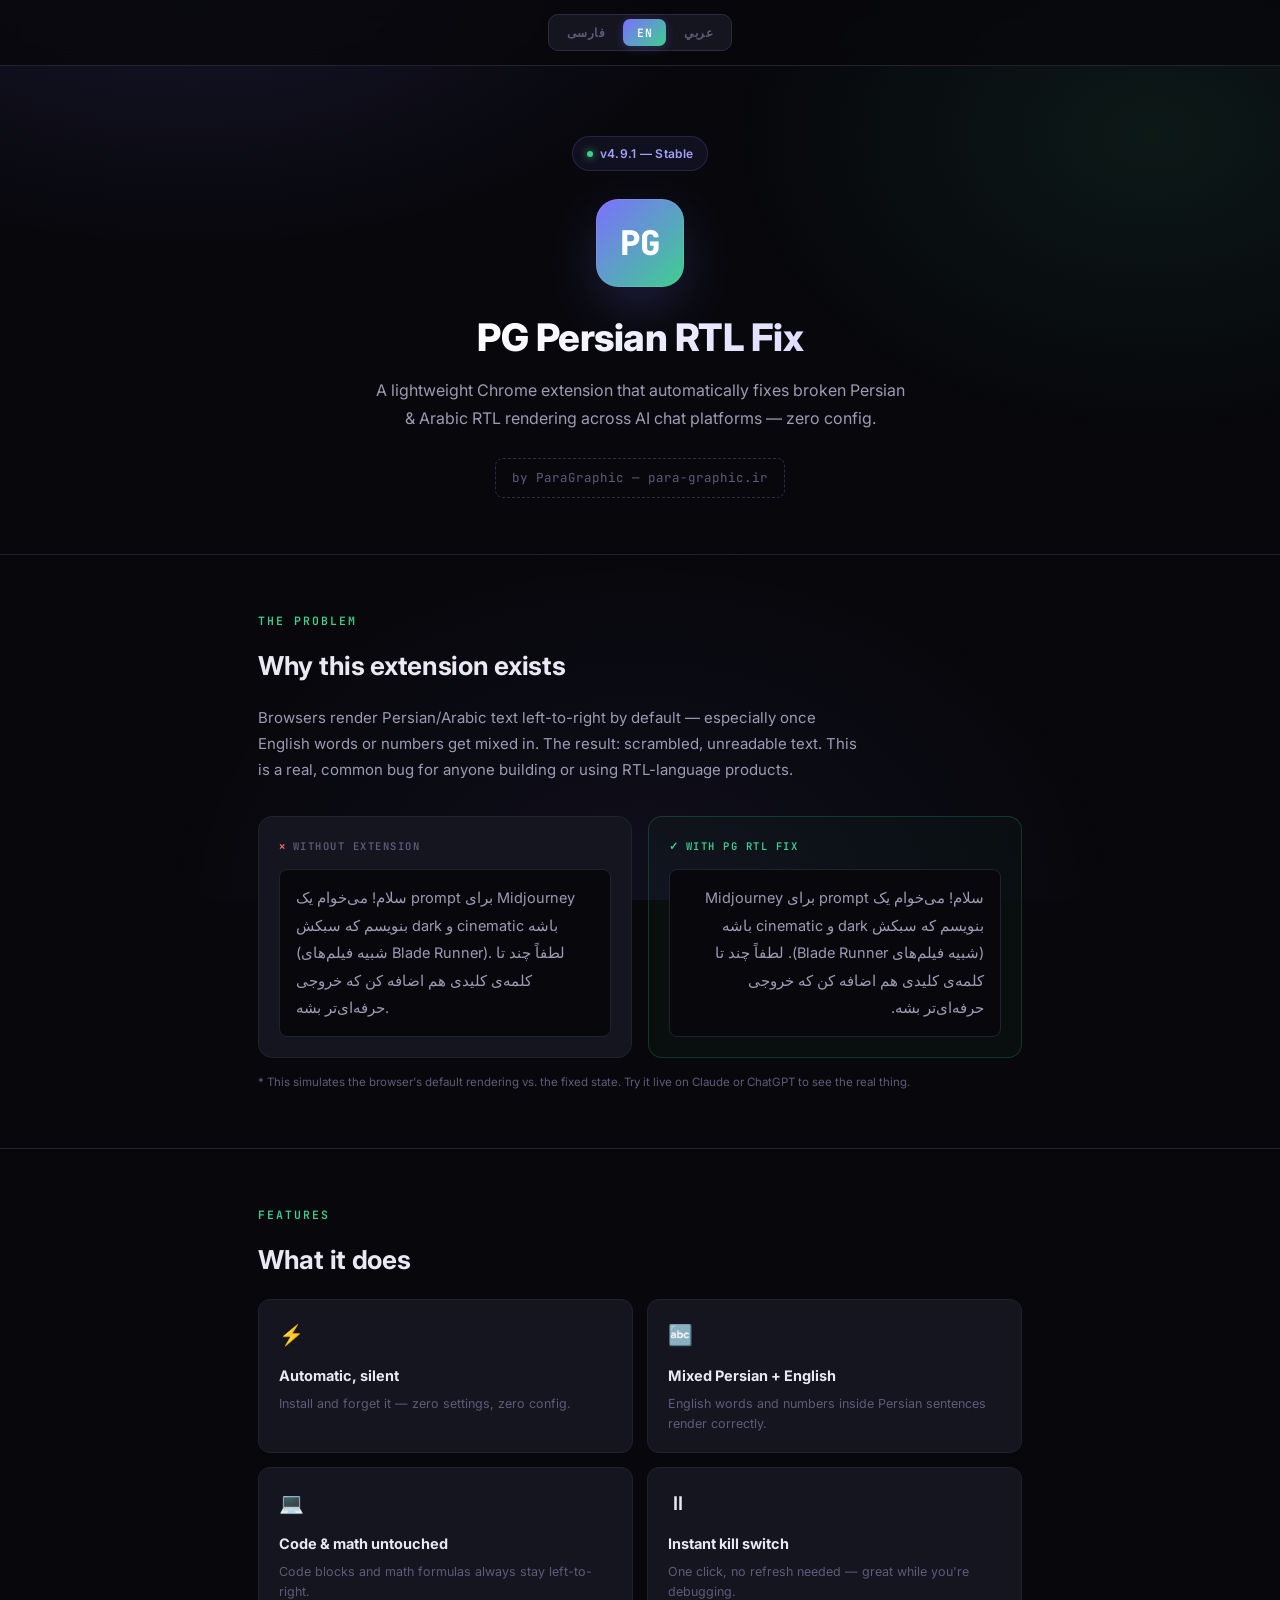
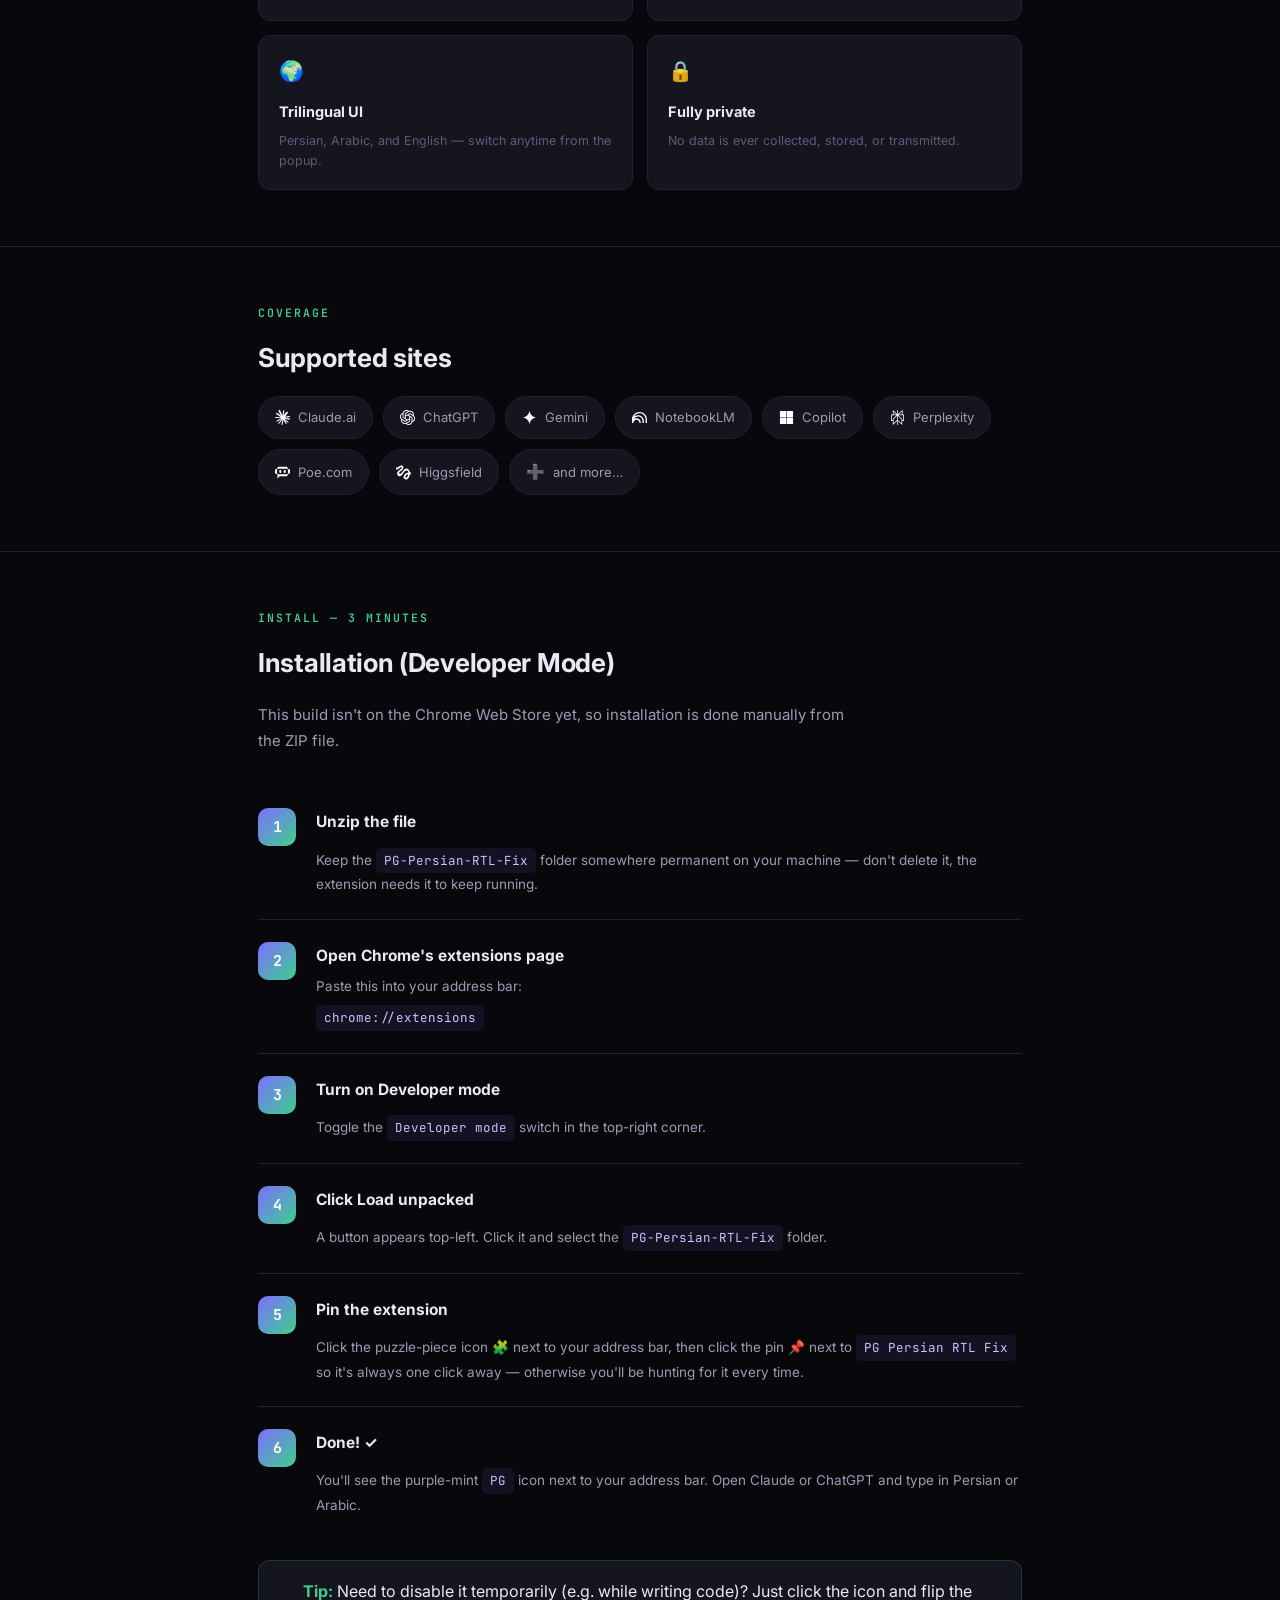
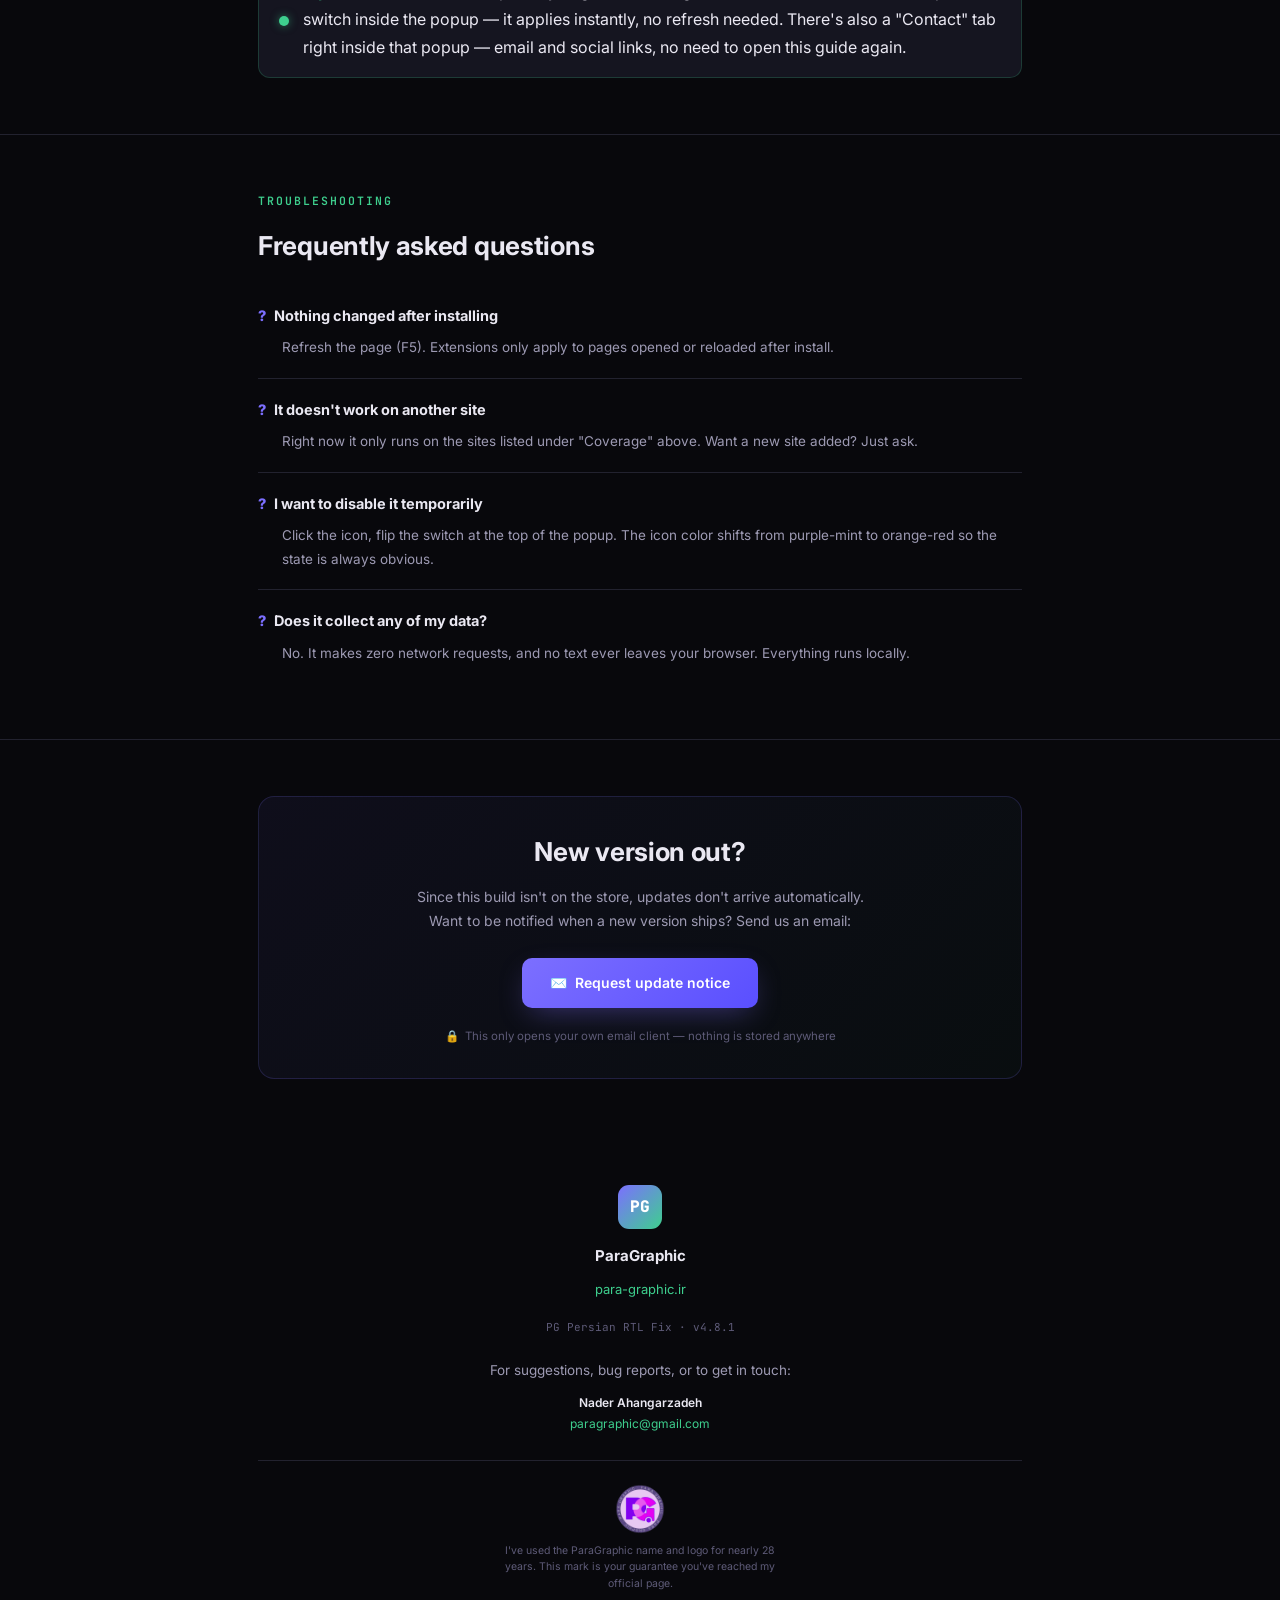
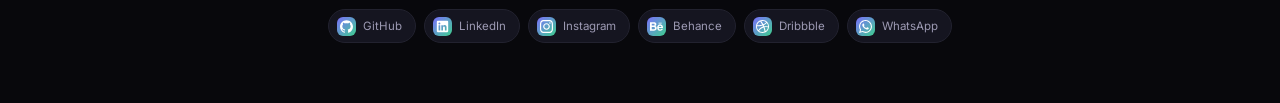
==== commit 347f7bde: "Update version badge to v4.9.1" ====
--- a/index.html
+++ b/index.html
@@ -440,7 +440,7 @@
   },
   en: {
     hero: {
-      badge: "v4.5 — Stable",
+      badge: "v4.9.1 — Stable",
       title: "PG Persian RTL Fix",
       desc: "A lightweight Chrome extension that automatically fixes broken Persian & Arabic RTL rendering across AI chat platforms — zero config."
     },
